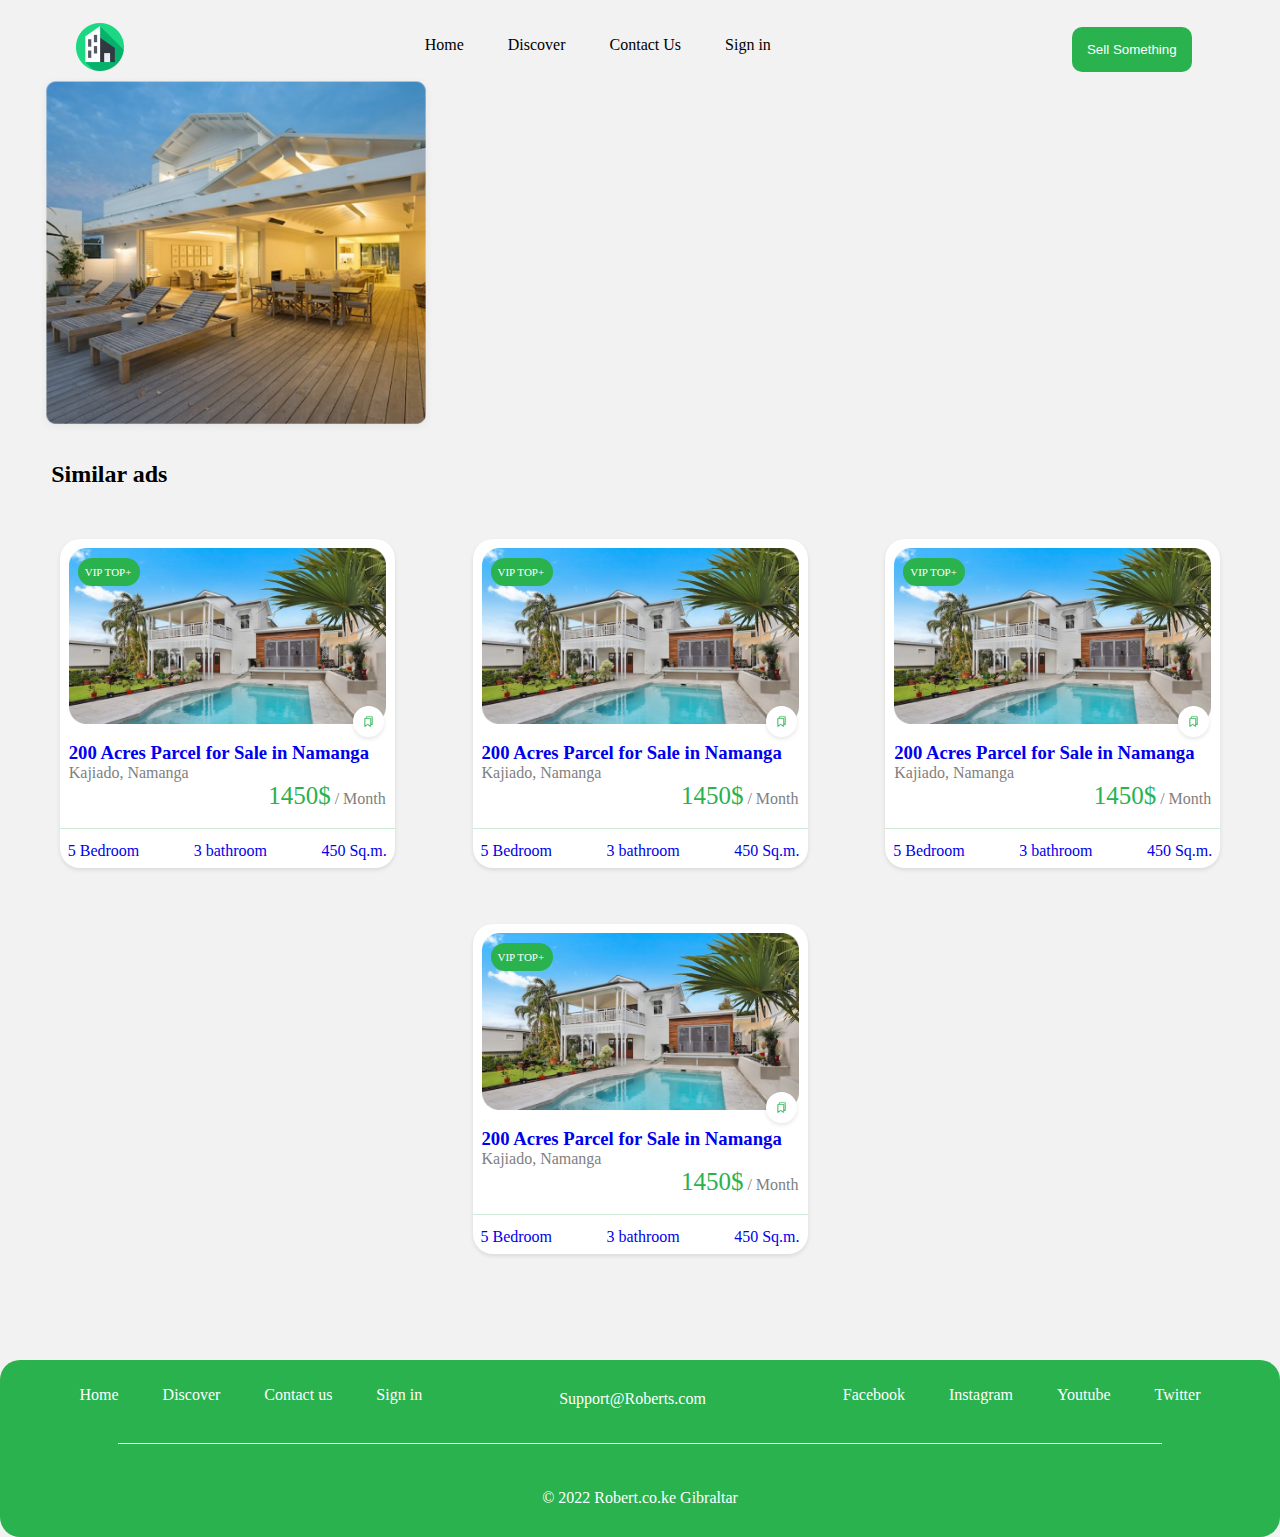
==== index2.html @ a36a0289 "almost finished main page, started internal page, created new files for that and pasted  main struct" ====
<!DOCTYPE html>
<html lang="en">
<head>
  <meta charset="UTF-8">
  <meta name="viewport" content="width=device-width, initial-scale=1.0">
  <link rel="stylesheet" href="styles2.css">
  <title>middle</title>
</head>
<body>
  <header>
    <div class="logo">
      <img src="middle.img/apartment (1) 1.png" alt="apartmentlogo">
    </div>
    <nav>
      <ul class="header-nav">
        <a class="underline-on-hover" href="index.html"><li style="color: black;">Home</li></a>
        <a class="underline-on-hover" href="index.html"><li style="color: black;">Discover</li></a>
        <a class="underline-on-hover" href="index.html"><li style="color: black;">Contact Us</li></a>
        <a class="underline-on-hover" href="index.html"><li style="color: black;">Sign in</li></a>
      </ul>
    </nav>
      <button class="green-button">Sell Something</button>
  </header>
  <section>
    <div class="main-top-wrapper">
      <div class="img-onleft">
        <img style=" width: 44vh;" src="middle.img/Rectangle 431 (1).png" alt="img-ofhouse">
      </div>
      <div>
  
      </div>
    </div>
  </section>
    <div> 
      <h2 style="margin-top: 23px; margin-left: 4vw;">
        Similar ads
      </h2>
    </div>
  <section class="trending-ads">
    <div class="all-ad-wrapper">
      <a href="index2.html">
        <div class="item">
        <div class="imgs-cont">
          <div class="vip-top">
           <p style="margin-top: 8px;
           font-size: 11px;
           color: white;
           margin-left: 7px;
            ">VIP TOP+</p>
          </div>
          <div>
            <img class="house-img" src="middle.img/Rectangle 541.png" alt="img-ofhouse">
          </div>
          <div class="imgs-cont2">
            <img src="middle.img/Frame (2).png" alt="img-ofhouse">
          </div>
        </div>
        <div class="text-below">
          <h3>200 Acres Parcel for Sale in Namanga</h3>
          <p style="color: grey;">Kajiado, Namanga</p>
          <p style="text-align: end; color: #29B24E;" ><span class="green-price"> 1450$</span> <span style="color: grey;">/ Month</span></p>
        </div>
        <div class="rooms">
          <p style="margin-top: 5px;">5 Bedroom</p>
          <p style="margin-top: 5px;">3 bathroom</p>
          <p style="margin-top: 5px;">450 Sq.m.</p>
        </div>
      </div></a>
      <a href="index.html">
        <div class="item">
        <div class="imgs-cont">
          <div class="vip-top">
           <p style="    margin-top: 8px;
           font-size: 11px;
           color: white;
           margin-left: 7px;
            ">VIP TOP+</p>
          </div>
          <div>
            <img class="house-img" src="middle.img/Rectangle 541.png" alt="">
          </div>
          <div class="imgs-cont2">
            <img src="middle.img/Frame (2).png" alt="">
          </div>
        </div>
        <div class="text-below">
          <h3>200 Acres Parcel for Sale in Namanga</h3>
          <p style="color: grey;">Kajiado, Namanga</p>
          <p style="text-align: end; color: #29B24E;" ><span class="green-price"> 1450$</span> <span style="color: grey;">/ Month</span></p>
        </div>
        <div class="rooms">
          <p style="margin-top: 5px;">5 Bedroom</p>
          <p style="margin-top: 5px;">3 bathroom</p>
          <p style="margin-top: 5px;">450 Sq.m.</p>
        </div>
      </div></a>
      <a href="index.html">
        <div class="item">
        <div class="imgs-cont">
          <div class="vip-top">
           <p style="    margin-top: 8px;
           font-size: 11px;
           color: white;
           margin-left: 7px;
            ">VIP TOP+</p>
          </div>
          <div>
            <img class="house-img" src="middle.img/Rectangle 541.png" alt="">
          </div>
          <div class="imgs-cont2">
            <img src="middle.img/Frame (2).png" alt="">
          </div>
        </div>
        <div class="text-below">
          <h3>200 Acres Parcel for Sale in Namanga</h3>
          <p style="color: grey;">Kajiado, Namanga</p>
          <p style="text-align: end; color: #29B24E;" ><span class="green-price"> 1450$</span> <span style="color: grey;">/ Month</span></p>
        </div>
        <div class="rooms">
          <p style="margin-top: 5px;">5 Bedroom</p>
          <p style="margin-top: 5px;">3 bathroom</p>
          <p style="margin-top: 5px;">450 Sq.m.</p>
        </div>
      </div></a>
      <a href="index.html">
        <div class="item">
        <div class="imgs-cont">
          <div class="vip-top">
           <p style="    margin-top: 8px;
           font-size: 11px;
           color: white;
           margin-left: 7px;
            ">VIP TOP+</p>
          </div>
          <div>
            <img class="house-img" src="middle.img/Rectangle 541.png" alt="img-ofhouse">
          </div>
          <div class="imgs-cont2">
            <img src="middle.img/Frame (2).png" alt="img-ofhouse">
          </div>
        </div>
        <div class="text-below">
          <h3>200 Acres Parcel for Sale in Namanga</h3>
          <p style="color: grey;">Kajiado, Namanga</p>
          <p style="text-align: end; color: #29B24E;" ><span class="green-price"> 1450$</span> <span style="color: grey;">/ Month</span></p>
        </div>
        <div class="rooms">
          <p style="margin-top: 5px;">5 Bedroom</p>
          <p style="margin-top: 5px;">3 bathroom</p>
          <p style="margin-top: 5px;">450 Sq.m.</p>
        </div>
      </div></a>
    </div>
  </section>
  <footer>
      <div class="nav-wrapper">
        <nav class="first-nav-wrap">
          <ul>
            <a class="link-nav" href=""><li>Home</li></a>
            <a class="link-nav" href=""><li>Discover</li></a>
            <a class="link-nav" href=""><li>Contact us</li></a>
            <a class="link-nav" href=""><li>Sign in</li></a>
          </ul>
        </nav>
        <p class="between">Support@Roberts.com</p>
        <nav class="second-nav-wrap">
          <ul>
            <a class="link-nav" href=""><li>Facebook</li></a>
            <a class="link-nav" href=""><li>Instagram</li></a>
            <a class="link-nav" href=""><li>Youtube</li></a>
            <a class="link-nav" href=""><li>Twitter</li></a>
          </ul>
        </nav>
    </div>
    <div class="footer-line"></div>
    <div style="display: flex; justify-content: center;">
      <p style="margin-top: 30px;margin-bottom: 30px; color: white;">© 2022 Robert.co.ke Gibraltar</p>
    </div>
  </footer>
  <div class="mobile-footer">
    <img style="width: 100%; margin-top: 56px;" src="middle.img/Group 134.png" alt="mobilefooterimg">
  </div>
</body>
</html>
---- styles2.css ----
* {
  margin: 0;
  padding: 0;
  box-sizing: border-box;
}

body {
  background-color: #F2F2F2;
  font-family: poppins;
}

/* .main-wrapper {
  display: flex;
  margin: 0 3%;

  @media (max-width: 1200px)  {
    flex-direction: column-reverse;

  }
} */

header {
  display: flex;
  flex-direction: row;
  justify-content: space-around;
  align-items: center;
  margin-top: 23px;
}
.logo {
  margin-left: -5vw;
}


.header-nav > ul, a {
  text-decoration: none;
  list-style-type: none;
  margin: 5px 30px;
}

.underline-on-hover > li {
  margin-bottom: 10px;
}

.header-nav {
  display: flex;

  @media (max-width: 768px) {
    display: none;
  }
}




.underline-on-hover:hover {
  border-bottom: 3px solid green;
}

.green-button {
  padding: 15px;
  background-color: #29B24E;
  border: none;
  box-shadow: none;
  border-radius: 10px;
  color: white;
  margin-right: -4vw;
}

 

.main-top-wrapper {
  display: flex;
  margin: 0 3%;

  @media (max-width: 1200px)  {
    flex-direction: column-reverse;

  }
}

.img-onleft {
  
}

/* .img-content {
  content: "Overlay Text";
  position: absolute;
  top: 32%;
  left: 60%;
  transform: translate(-50%, -50%);

  @media (max-width: 1200px) {
    position: absolute;
    top: 42%;
    left: 50%;
  }

} */

/* .img-content {
  @media (max-width: 650px) {
    position: absolute;
    top: 32%;
    left: 50%;
  }

  @media (max-width: 500px) {
    top: 25%;
    left: 50%;
  }
} */


.trending-ads {
  display: flex;
}

.all-ad-wrapper {
  display: flex;
  flex-direction: row;
  flex-wrap: wrap;
  align-items: center;
  margin-top: -7vw;
  justify-content: space-evenly;
  padding: 95px 12px;
}

.green-price {
  font-size: 25px;
}

.item {
  background-color: white;
  margin-top: 40px;
  height: auto;
  border-radius: 20px;
  box-shadow: 0 2px 4px rgba(0, 0, 0, 0.1);
  max-width: 335px;
}

.text-below, .item img {
  padding: 9px;
}


.rooms {
  display: flex;
    flex-direction: row;
    justify-content: space-between;
    margin-top: 9px;
    border-top: 1px solid #CFEAD6;
    margin-bottom: 6px;
}

.rooms > p {
  padding: 8px;
}

.house-img {
  display: flex;
  align-items: center;
  justify-content: flex-start;
  width: 100%;
}

.vip-top {
  background-color: #29B24E;
  border-radius: 20px;
  width: 62px;
  height: 28px;
  margin: 19px 18px;
  position: absolute;
}

.imgs-cont2 {
  display: flex;
  background-color: white;
  border-radius: 20px;
  width: 31px;
  height: 31px;
  margin-left: 293px;
  margin-top: -27px;
  position: absolute;
  box-shadow: 0 2px 4px rgba(0, 0, 0, 0.1);
}





/* footer */


footer{
  background-color: #29B24E;
  border-radius: 20px;
}

.nav-wrapper {
  display: flex;
  justify-content: space-around;
  align-items: center;

  @media (max-width: 923px) {
    flex-direction: row;
  }
}


.footer-line {
  border-bottom: 1px solid white; 
  padding-bottom: 20px;
  margin: 15px 118px;
}


.first-nav-wrap .second-nav-wrap > ul, li{
  text-decoration: none;
  list-style-type: none;
  margin-top: 30vw;
  margin: 2px -8px -22px;
  color: white;
}

.first-nav-wrap > ul {
  display: flex;
  flex-direction: row;

  @media (max-width: 923px) {
    flex-direction: column;
  }
}

.second-nav-wrap > ul {
  display: flex;
  flex-direction: row;
  @media (max-width: 923px) {
    flex-direction: column;
    padding: 15px;
  }
}

.second-nav-wrap > li {
  @media (max-width: 923px) { 
    padding: 5px;
  }
}

.between {
  margin-top: 30px; 
  color: white;
  
  @media (max-width: 923px) {
    display: none;
  }
}

.link-nav {
   
  @media (max-width: 923px) {
    padding: 15px;
  }

}

.mobile-footer {
  display: none;

  @media (max-width: 627px) {
    display: flex;
  }
}
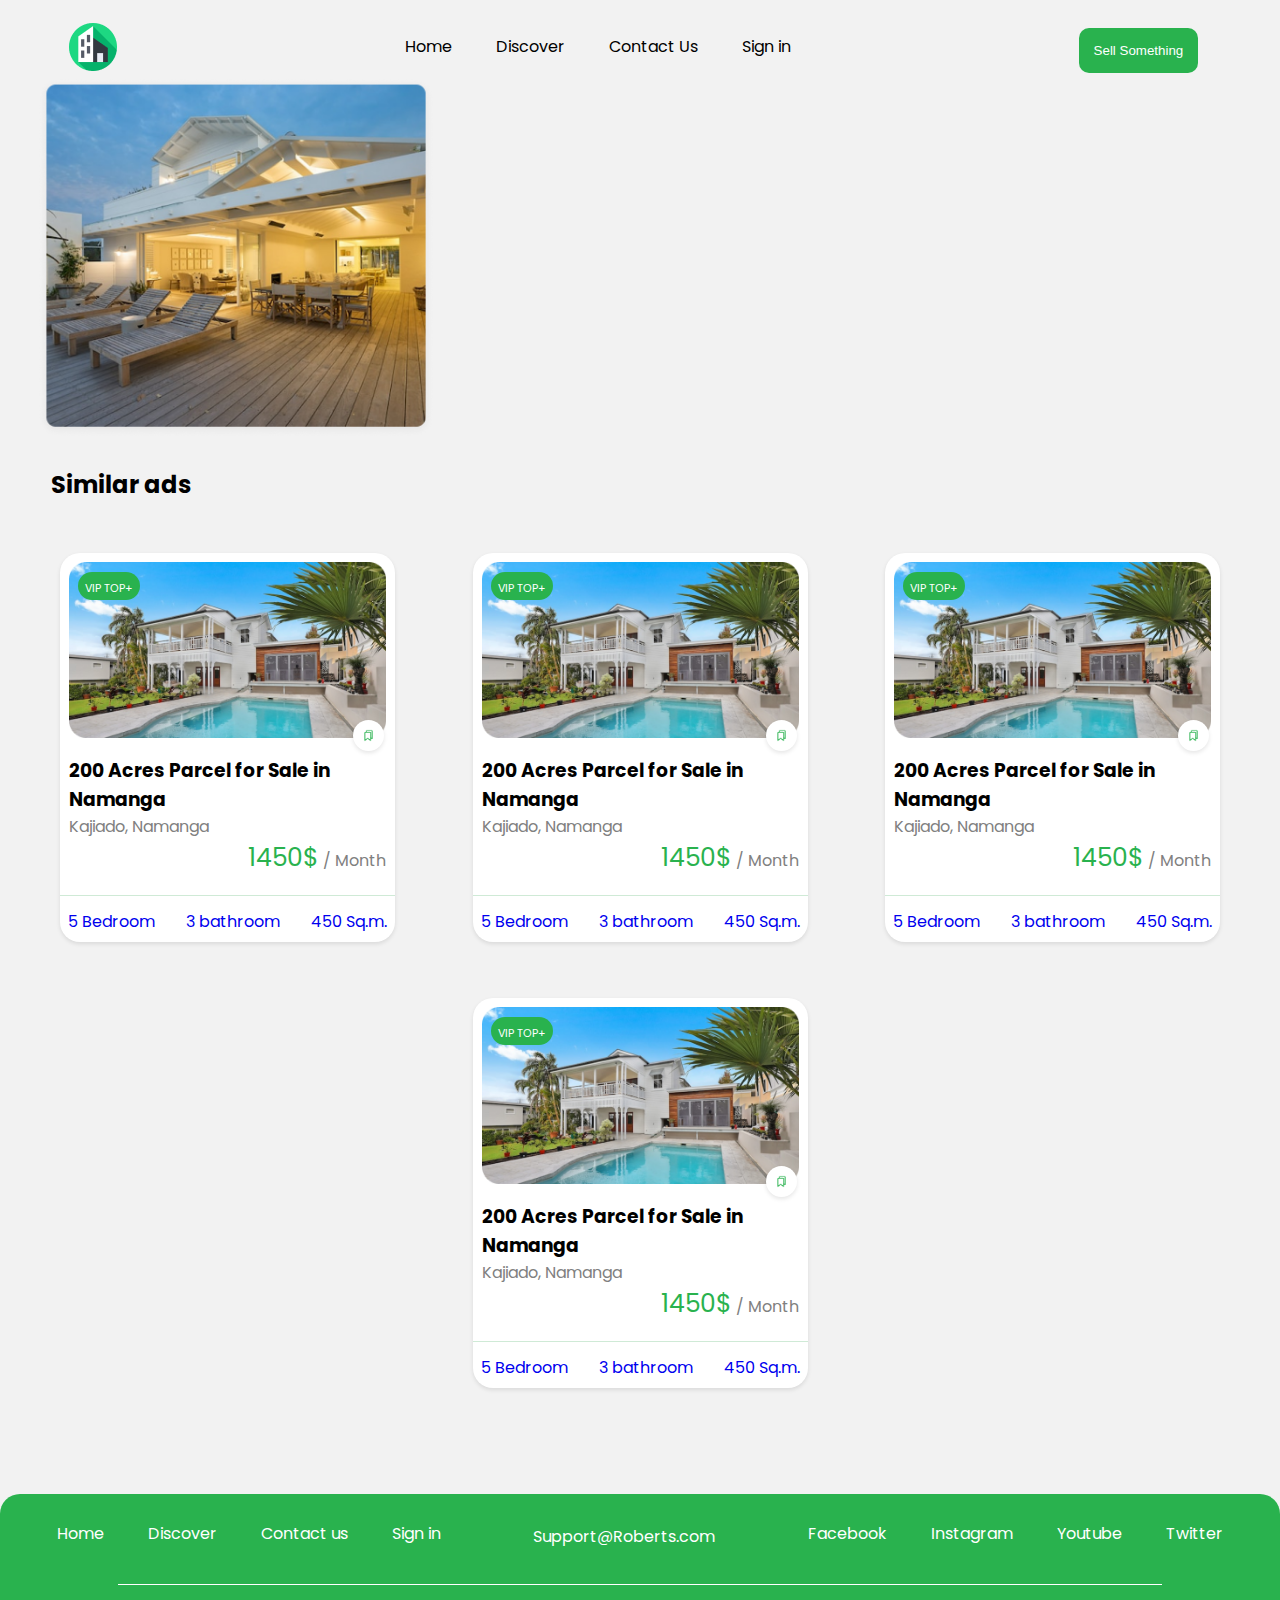
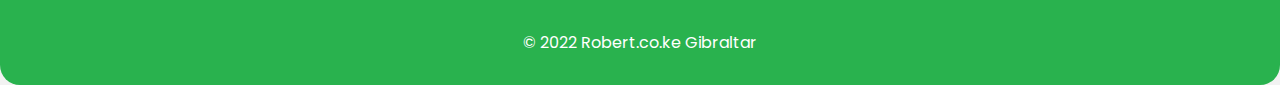
==== commit 294e595e: "edited phone resolution details for first page, linked items, tried to add meta tags for seo" ====
--- a/index2.html
+++ b/index2.html
@@ -4,6 +4,9 @@
   <meta charset="UTF-8">
   <meta name="viewport" content="width=device-width, initial-scale=1.0">
   <link rel="stylesheet" href="styles2.css">
+  <link rel="preconnect" href="https://fonts.googleapis.com">
+  <link rel="preconnect" href="https://fonts.gstatic.com" crossorigin>
+  <link href="https://fonts.googleapis.com/css2?family=Playfair+Display:ital,wght@0,400..900;1,400..900&family=Poppins:ital,wght@0,100;0,200;0,300;0,400;0,500;0,600;0,700;0,800;0,900;1,100;1,200;1,300;1,400;1,500;1,600;1,700;1,800;1,900&display=swap" rel="stylesheet">
   <title>middle</title>
 </head>
 <body>
--- a/styles2.css
+++ b/styles2.css
@@ -6,7 +6,9 @@
 
 body {
   background-color: #F2F2F2;
-  font-family: poppins;
+  font-family: 'Poppins', sans-serif;
+  font-weight: 400;
+  font-style: normal;
 }
 
 /* .main-wrapper {
@@ -156,6 +158,10 @@
   padding: 8px;
 }
 
+h3 {
+  color: black;
+}
+
 .house-img {
   display: flex;
   align-items: center;
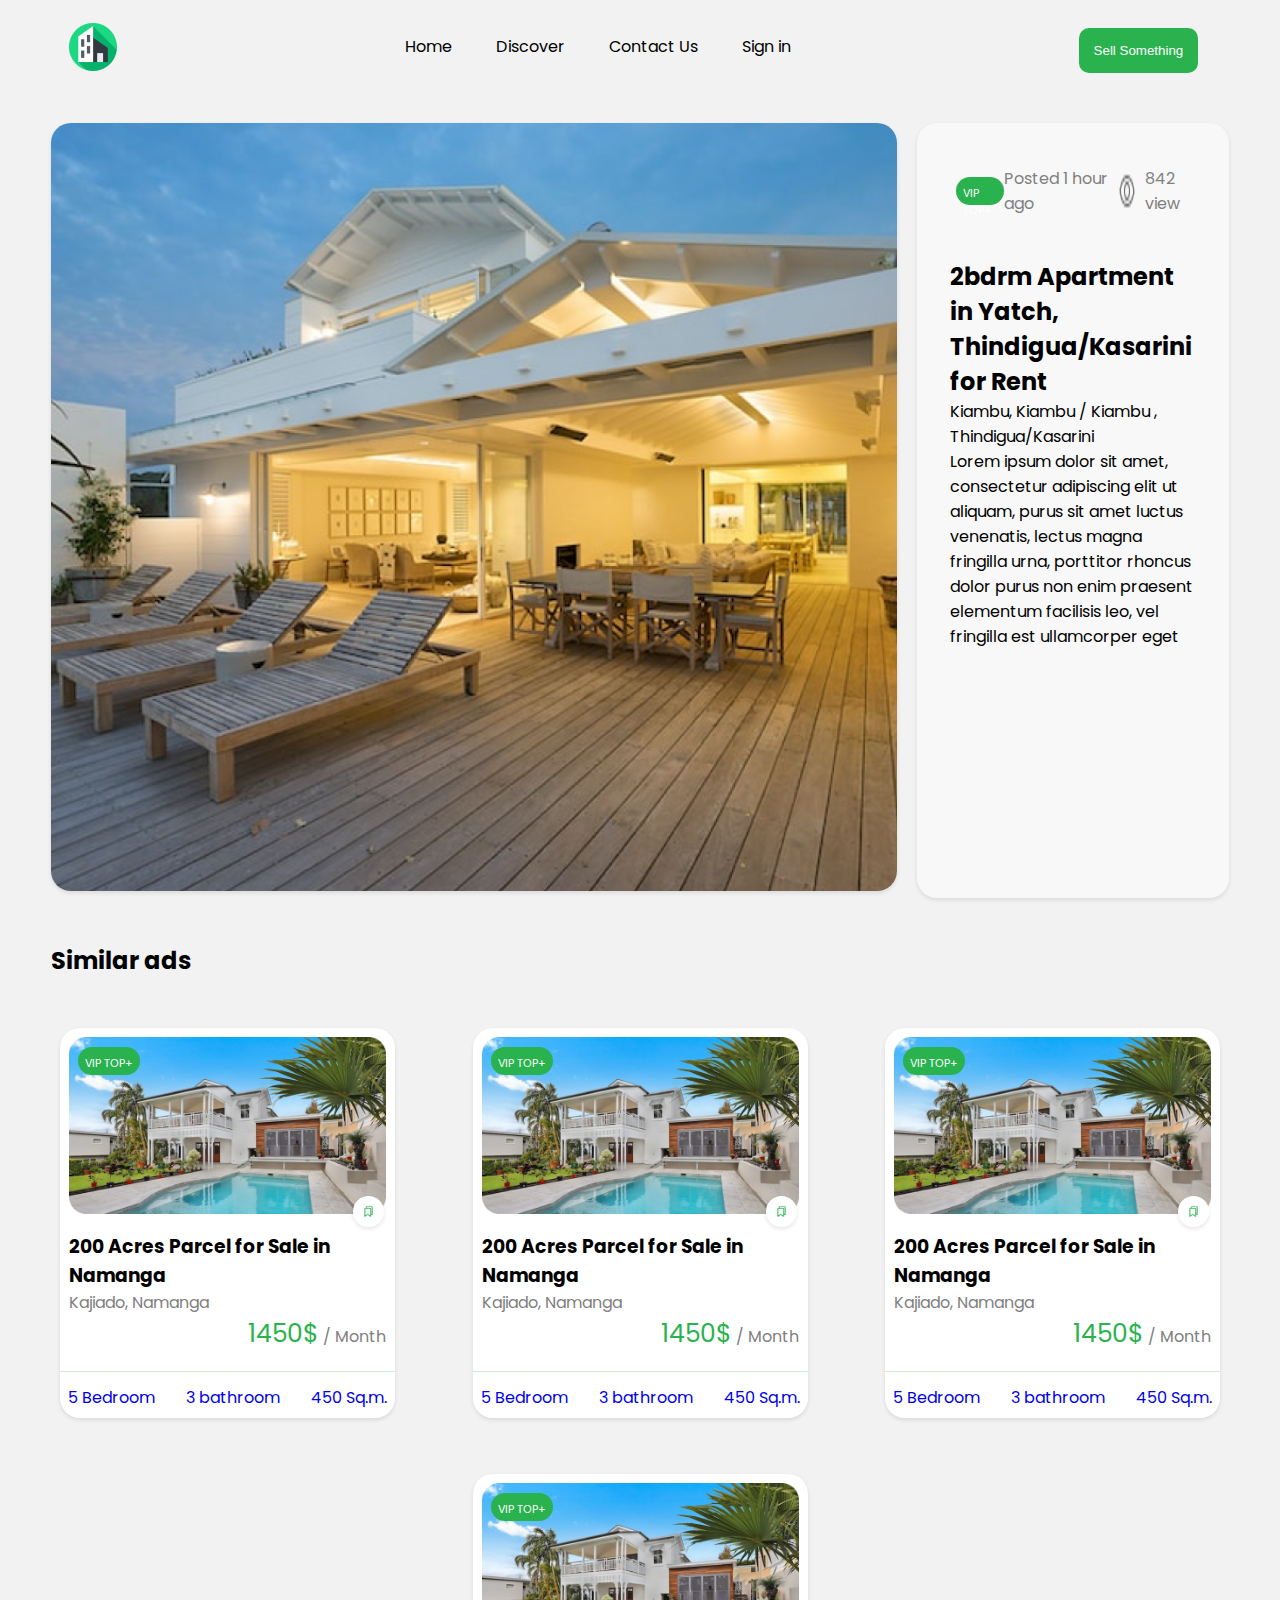
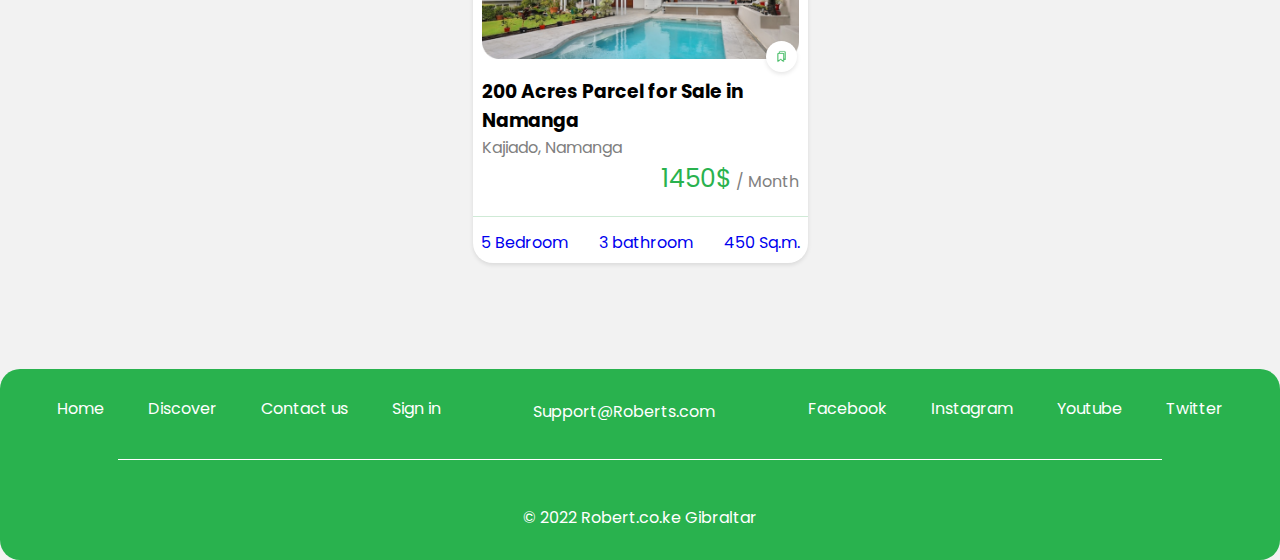
==== commit 27950e03: "created two main content, in progress" ====
--- a/index2.html
+++ b/index2.html
@@ -24,13 +24,35 @@
     </nav>
       <button class="green-button">Sell Something</button>
   </header>
-  <section>
-    <div class="main-top-wrapper">
+  <section class="main-wrapper">
+    <div class="content-wrap">
       <div class="img-onleft">
-        <img style=" width: 44vh;" src="middle.img/Rectangle 431 (1).png" alt="img-ofhouse">
+        <img class="big-img-itself" src="middle.img/Rectangle 432.png" alt="img-ofhouse">
       </div>
-      <div>
-  
+      <div class="content-right">
+        <div class="content-ontop">
+          <div class="viptop">
+            <p 
+              style="margin-top: 8px;
+              font-size: 11px;
+              color: white;
+              margin-left: 7px;"
+            >
+              VIP TOP+
+            </p>
+          </div>
+          <p style="color: grey;">Posted 1 hour ago</p>
+          <div style="display: flex;">
+            <img style="padding: 0 10px;" src="middle.img/Frame (3).png" alt="eye-icon">
+            <p style="color: grey;">842 view</p>
+          </div>
+        </div>
+        <div class="content-onmiddle">
+          <h2>2bdrm Apartment in Yatch, Thindigua/Kasarini for Rent</h2>
+          <p>Kiambu, Kiambu / Kiambu , Thindigua/Kasarini</p>
+          <p>Lorem ipsum dolor sit amet, consectetur adipiscing elit ut aliquam, purus sit amet luctus venenatis, lectus magna fringilla urna, porttitor rhoncus dolor purus non enim praesent elementum facilisis leo, vel fringilla est ullamcorper eget
+          </p>
+        </div>
       </div>
     </div>
   </section>
--- a/styles2.css
+++ b/styles2.css
@@ -11,15 +11,7 @@
   font-style: normal;
 }
 
-/* .main-wrapper {
-  display: flex;
-  margin: 0 3%;
-
-  @media (max-width: 1200px)  {
-    flex-direction: column-reverse;
-
-  }
-} */
+
 
 header {
   display: flex;
@@ -30,6 +22,10 @@
 }
 .logo {
   margin-left: -5vw;
+
+  @media (max-width: 768px) {
+    display: none;
+   }
 }
 
 
@@ -66,22 +62,85 @@
   border-radius: 10px;
   color: white;
   margin-right: -4vw;
-}
-
+
+  @media (max-width: 768px) {
+    display: none;
+   }
+}
  
 
-.main-top-wrapper {
-  display: flex;
-  margin: 0 3%;
+.main-wrapper {
+  display: flex;
+  flex-direction: row;
+  margin: 45px 4%;
+
 
   @media (max-width: 1200px)  {
     flex-direction: column-reverse;
-
-  }
-}
+  }
+}
+
+
+.content-wrap {
+  display: flex;
+  width: 100%;
+
+  @media (max-width: 1200px)  {
+    flex-direction: column;
+  }
+}
+
+.content-wrap > :last-child {
+  margin-left: 20px;
+}
+
+
+
+
 
 .img-onleft {
-  
+  width: 100%;
+}
+
+.big-img-itself {
+   /* margin-top: 28px; */
+   border-radius: 20px;
+   box-shadow: 0 2px 4px rgba(0, 0, 0, 0.1);
+   /* width: 153vh; */
+}
+
+.content-right {
+  background-color: #F8F8F8;
+  width: 100%;
+  border-radius: 20px;
+  box-shadow: 0 2px 4px rgba(0, 0, 0, 0.1);
+
+  @media (max-width: 1200px) {
+    width: 100%;
+    height: 100%;
+  }
+
+}
+
+.viptop {
+  background-color: #29B24E;
+  border-radius: 20px;
+  width: 62px;
+  height: 28px;
+}
+
+
+.content-ontop {
+  display: flex;
+    margin: 43px 39px;
+    justify-content: space-between;
+    flex-direction: row;
+    align-items: center;
+}
+
+
+.content-onmiddle {
+  margin: 0 33px;
 }
 
 /* .img-content {
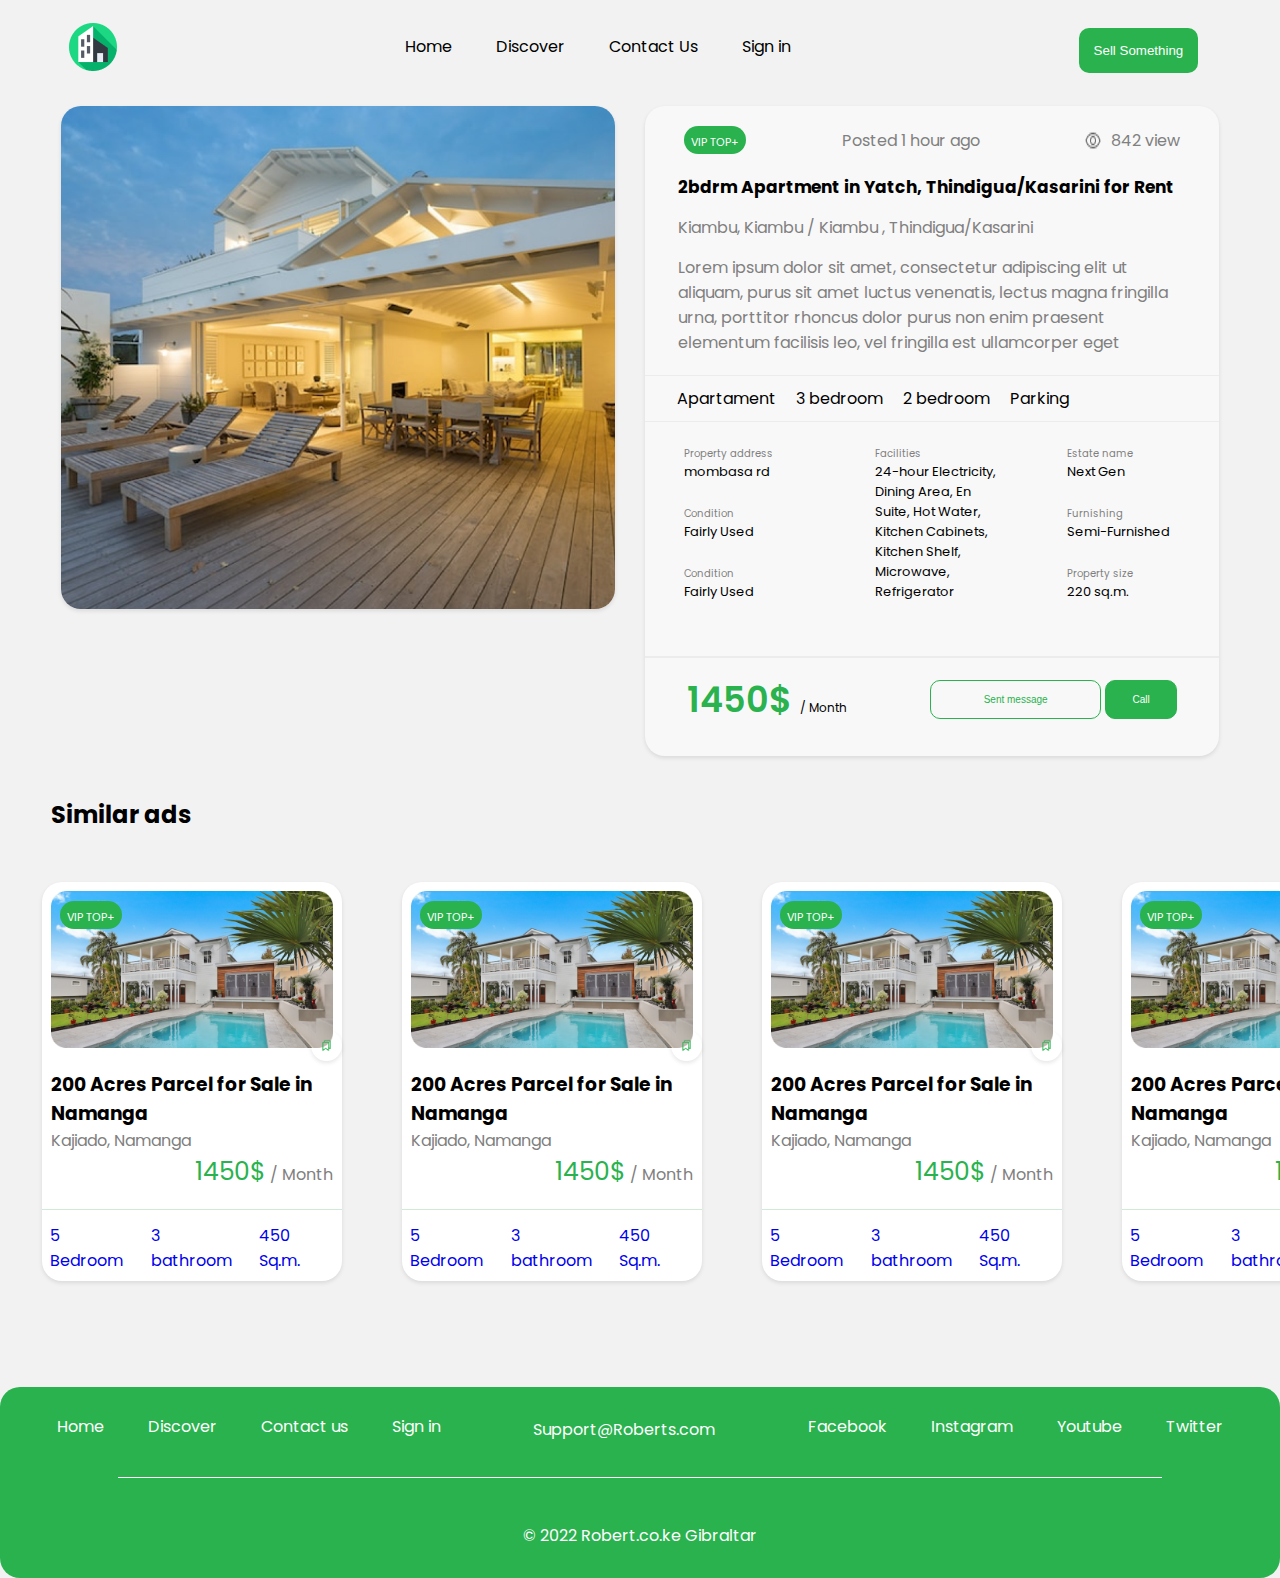
==== commit d2b1072f: "finished second page resoluton" ====
--- a/index2.html
+++ b/index2.html
@@ -48,10 +48,73 @@
           </div>
         </div>
         <div class="content-onmiddle">
-          <h2>2bdrm Apartment in Yatch, Thindigua/Kasarini for Rent</h2>
+          <h2 style="font-size: 17px;">2bdrm Apartment in Yatch, Thindigua/Kasarini for Rent</h2>
           <p>Kiambu, Kiambu / Kiambu , Thindigua/Kasarini</p>
           <p>Lorem ipsum dolor sit amet, consectetur adipiscing elit ut aliquam, purus sit amet luctus venenatis, lectus magna fringilla urna, porttitor rhoncus dolor purus non enim praesent elementum facilisis leo, vel fringilla est ullamcorper eget
           </p>
+        </div>
+        <div class="mid-line">
+          <p>Apartament</p>
+          <p>3 bedroom</p>
+          <p>2 bedroom</p>
+          <p>Parking</p>
+        </div>
+        <div class="last-content">
+          <div class="items-wrapper">
+            <div class="item-last">
+              <p style="color: grey; font-size: 10px;">Property address</p>
+              <h4>mombasa rd</h4>
+            </div>
+            <div class="item-last">
+              <p style="color: grey; font-size: 10px;">Condition</p>
+              <h4>Fairly Used</h4>
+            </div>
+            <div class="item-last">
+              <p style="color: grey; font-size: 10px;">Condition</p>
+              <h4>Fairly Used</h4>
+            </div>
+          </div>
+          <div class="items-wrapper">
+            <div class="item-last">
+              <p style="color: grey; font-size: 10px;">Facilities</p>
+              <h4>24-hour Electricity,
+                Dining Area,
+                En Suite,
+                Hot Water,
+                Kitchen Cabinets,
+                Kitchen Shelf,
+                Microwave,
+                Refrigerator</h4>
+            </div>
+          </div>
+          <div class="items-wrapper">
+            <div class="item-last">
+              <p style="color: grey; font-size: 10px;">Estate name</p>
+              <h4>Next Gen</h4>
+            </div>
+            <div class="item-last">
+              <p style="color: grey; font-size: 10px;">Furnishing</p>
+              <h4>Semi-Furnished</h4>
+            </div>
+            <div class="item-last">
+              <p style="color: grey; font-size: 10px;">Property size</p>
+              <h4>220 sq.m.</h4>
+            </div>
+          </div>
+        </div>
+        <div class="box-footer-wrap">
+          <p style="color: #29B24E; font-size: 35px; margin-top: 15px; font-weight: 600;"> 1450$ 
+            <span style= "color: black; font-size: 12px; font-weight: 400;">/ Month
+            </span>
+          </p>
+          <div class="2buttons">
+            <button class="button1">
+              <p style="color: #29B24E; font-size: 10px;">Sent message</p>
+            </button>
+            <button class="button2">
+              <p style="color: white; font-size: 10px;">Call</p>
+            </button>
+          </div>
         </div>
       </div>
     </div>
--- a/styles2.css
+++ b/styles2.css
@@ -72,7 +72,7 @@
 .main-wrapper {
   display: flex;
   flex-direction: row;
-  margin: 45px 4%;
+  margin: 18px 4%;
 
 
   @media (max-width: 1200px)  {
@@ -83,44 +83,103 @@
 
 .content-wrap {
   display: flex;
-  width: 100%;
-
-  @media (max-width: 1200px)  {
+  /* width: 100%; */
+
+  /* @media (max-width: 1200px)  {
     flex-direction: column;
-  }
+  } */
 }
 
 .content-wrap > :last-child {
   margin-left: 20px;
 }
 
-
-
-
+.mid-line {
+  border-top: 1px solid #ECECEC;
+  display: flex;
+  justify-content: flex-start;
+  border-bottom: 1px solid #ECECEC;
+  margin: 20px 0 0;
+}
+
+.mid-line > * {
+  padding: 10px;
+
+}
+
+
+.mid-line > :first-child {
+  margin-left: 22px;
+}
+
+
+.content-onmiddle > * {
+  margin-top: 15px
+}
+
+.content-onmiddle > :nth-last-child(1),
+.content-onmiddle > :nth-last-child(2) {
+ color: grey;
+}
+
+
+.last-content {
+  display: flex;
+    justify-content: flex-start;
+}
+
+.item-last {
+  text-align: left;
+}
+
+.items-wrapper {
+  text-align: center;
+  width: 33%;
+  display: flex;
+  flex-direction: column;
+  justify-content: space-between;
+  margin-left: 15px;
+  padding: 24px;
+}
+
+h4 {
+  font-size: 13px;
+  font-weight: 400;
+}
 
 .img-onleft {
-  width: 100%;
-}
+  width: 50%;
+  padding: 10px;
+}
+
 
 .big-img-itself {
    /* margin-top: 28px; */
    border-radius: 20px;
    box-shadow: 0 2px 4px rgba(0, 0, 0, 0.1);
-   /* width: 153vh; */
+   width: 100%;
 }
 
 .content-right {
   background-color: #F8F8F8;
-  width: 100%;
+  width: 50%;
+  margin: 10px 10px 18px;
   border-radius: 20px;
   box-shadow: 0 2px 4px rgba(0, 0, 0, 0.1);
-
-  @media (max-width: 1200px) {
-    width: 100%;
-    height: 100%;
-  }
-
-}
+}
+
+
+
+@media (max-width: 1200px) {
+  .content-wrap {
+     flex-direction: column;
+  }
+  .img-onleft, .content-right {
+     width: 100%; 
+  }
+ }
+
+
 
 .viptop {
   background-color: #29B24E;
@@ -132,7 +191,7 @@
 
 .content-ontop {
   display: flex;
-    margin: 43px 39px;
+    margin: 20px 39px;
     justify-content: space-between;
     flex-direction: row;
     align-items: center;
@@ -143,33 +202,33 @@
   margin: 0 33px;
 }
 
-/* .img-content {
-  content: "Overlay Text";
-  position: absolute;
-  top: 32%;
-  left: 60%;
-  transform: translate(-50%, -50%);
-
-  @media (max-width: 1200px) {
-    position: absolute;
-    top: 42%;
-    left: 50%;
-  }
-
-} */
-
-/* .img-content {
-  @media (max-width: 650px) {
-    position: absolute;
-    top: 32%;
-    left: 50%;
-  }
-
-  @media (max-width: 500px) {
-    top: 25%;
-    left: 50%;
-  }
-} */
+
+.box-footer-wrap {
+  display: flex;
+  align-items: center;
+  justify-content: space-around;
+  border-top: 2px solid #ECECEC;
+  margin: 30px 0px;
+}
+
+.button1 {
+  border-radius: 10px;
+  border: 1px solid#29B24E;
+  padding: 13px;
+  background-color: transparent;
+  width: 19vh;
+  margin-top: 15px;
+}
+
+
+.button2 {
+  border-radius: 10px;
+  border: 1px solid #29B24E;
+  padding: 13px;
+  background-color: #29B24E;
+  width: 8vh;
+  margin-top: 15px;
+}
 
 
 .trending-ads {
@@ -179,11 +238,14 @@
 .all-ad-wrapper {
   display: flex;
   flex-direction: row;
-  flex-wrap: wrap;
   align-items: center;
   margin-top: -7vw;
   justify-content: space-evenly;
   padding: 95px 12px;
+
+  @media (max-width: 1200px)  {
+    flex-direction: column;
+  }
 }
 
 .green-price {
@@ -243,9 +305,9 @@
   border-radius: 20px;
   width: 31px;
   height: 31px;
-  margin-left: 293px;
+  margin-left: 269px;
   margin-top: -27px;
-  position: absolute;
+  /* position: absolute; */
   box-shadow: 0 2px 4px rgba(0, 0, 0, 0.1);
 }
 
